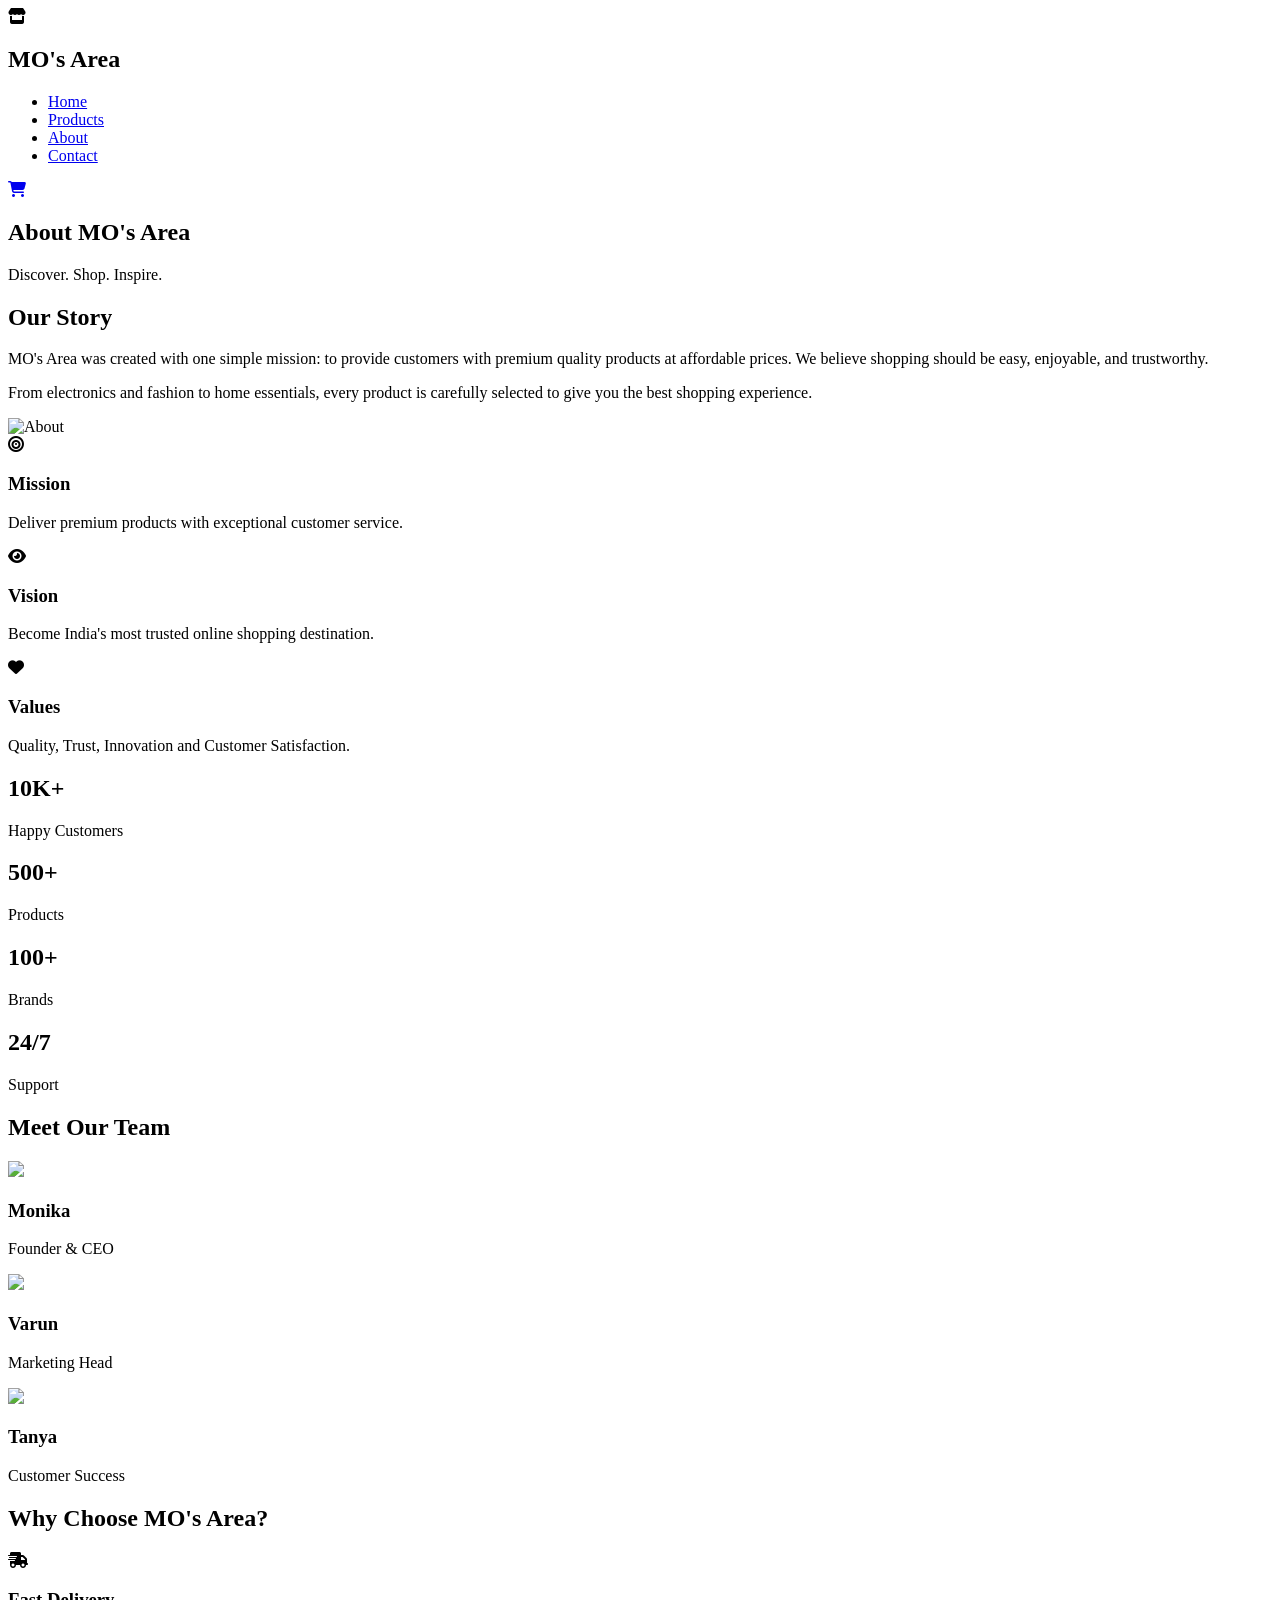
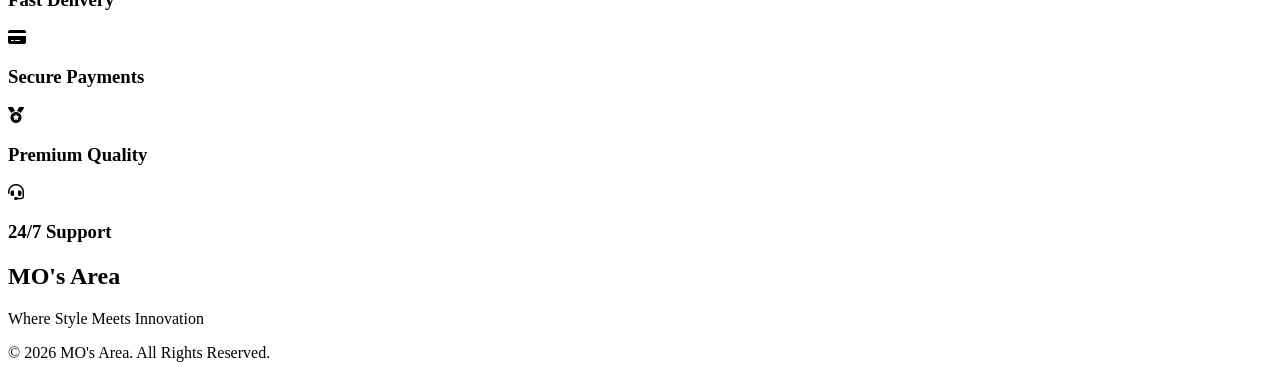
==== about.html @ 2bda7d55 "Add files via upload" ====
<!DOCTYPE html>
<html lang="en">

<head>

    <meta charset="UTF-8">
    <meta name="viewport" content="width=device-width, initial-scale=1.0">

    <title>About | MO's Area</title>

    <link rel="stylesheet" href="css/about.css">

    <link href="https://fonts.googleapis.com/css2?family=Poppins:wght@300;400;500;600;700&display=swap" rel="stylesheet">

    <link rel="stylesheet"
        href="https://cdnjs.cloudflare.com/ajax/libs/font-awesome/6.7.2/css/all.min.css">

</head>

<body>

    <!-- ================= NAVBAR ================= -->

    <header>

        <nav class="navbar">

            <div class="logo">

                <i class="fa-solid fa-store"></i>

                <h2>MO's Area</h2>

            </div>

            <ul>

                <li><a href="index.html">Home</a></li>

                <li><a href="products.html">Products</a></li>

                <li><a href="about.html" class="active">About</a></li>

                <li><a href="contact.html">Contact</a></li>

            </ul>

            <a href="cart.html" class="cart">

                <i class="fa-solid fa-cart-shopping"></i>

            </a>

        </nav>

    </header>

    <!-- ================= HERO ================= -->

    <section class="hero">

        <h1>About MO's Area</h1>

        <p>Discover. Shop. Inspire.</p>

    </section>

    <!-- ================= STORY ================= -->

    <section class="about">

        <div class="about-text">

            <h2>Our Story</h2>

            <p>

                MO's Area was created with one simple mission:
                to provide customers with premium quality products
                at affordable prices.

                We believe shopping should be easy, enjoyable,
                and trustworthy.

            </p>

            <p>

                From electronics and fashion to home essentials,
                every product is carefully selected to give you
                the best shopping experience.

            </p>

        </div>

        <div class="about-image">

            <img src="https://images.unsplash.com/photo-1520607162513-77705c0f0d4a?w=700"
                alt="About">

        </div>

    </section>

    <!-- ================= MISSION ================= -->

    <section class="mission">

        <div class="box">

            <i class="fa-solid fa-bullseye"></i>

            <h3>Mission</h3>

            <p>

                Deliver premium products with exceptional
                customer service.

            </p>

        </div>

        <div class="box">

            <i class="fa-solid fa-eye"></i>

            <h3>Vision</h3>

            <p>

                Become India's most trusted online shopping
                destination.

            </p>

        </div>

        <div class="box">

            <i class="fa-solid fa-heart"></i>

            <h3>Values</h3>

            <p>

                Quality, Trust, Innovation and Customer
                Satisfaction.

            </p>

        </div>

    </section>

    <!-- ================= STATS ================= -->

    <section class="stats">

        <div class="stat">

            <h2>10K+</h2>

            <p>Happy Customers</p>

        </div>

        <div class="stat">

            <h2>500+</h2>

            <p>Products</p>

        </div>

        <div class="stat">

            <h2>100+</h2>

            <p>Brands</p>

        </div>

        <div class="stat">

            <h2>24/7</h2>

            <p>Support</p>

        </div>

    </section>

    <!-- ================= TEAM ================= -->

    <section class="team">

        <h2>Meet Our Team</h2>

        <div class="team-container">

            <div class="member">

                <img src="https://randomuser.me/api/portraits/women/44.jpg">

                <h3>Monika</h3>

                <p>Founder & CEO</p>

            </div>

            <div class="member">

                <img src="https://randomuser.me/api/portraits/men/45.jpg">

                <h3>Varun</h3>

                <p>Marketing Head</p>

            </div>

            <div class="member">

                <img src="https://randomuser.me/api/portraits/women/65.jpg">

                <h3>Tanya</h3>

                <p>Customer Success</p>

            </div>

        </div>

    </section>

    <!-- ================= WHY US ================= -->

    <section class="why">

        <h2>Why Choose MO's Area?</h2>

        <div class="why-grid">

            <div>

                <i class="fa-solid fa-truck-fast"></i>

                <h3>Fast Delivery</h3>

            </div>

            <div>

                <i class="fa-solid fa-credit-card"></i>

                <h3>Secure Payments</h3>

            </div>

            <div>

                <i class="fa-solid fa-medal"></i>

                <h3>Premium Quality</h3>

            </div>

            <div>

                <i class="fa-solid fa-headset"></i>

                <h3>24/7 Support</h3>

            </div>

        </div>

    </section>

    <!-- ================= FOOTER ================= -->

    <footer>

        <h2>MO's Area</h2>

        <p>Where Style Meets Innovation</p>

        <p>© 2026 MO's Area. All Rights Reserved.</p>

    </footer>

</body>

</html>
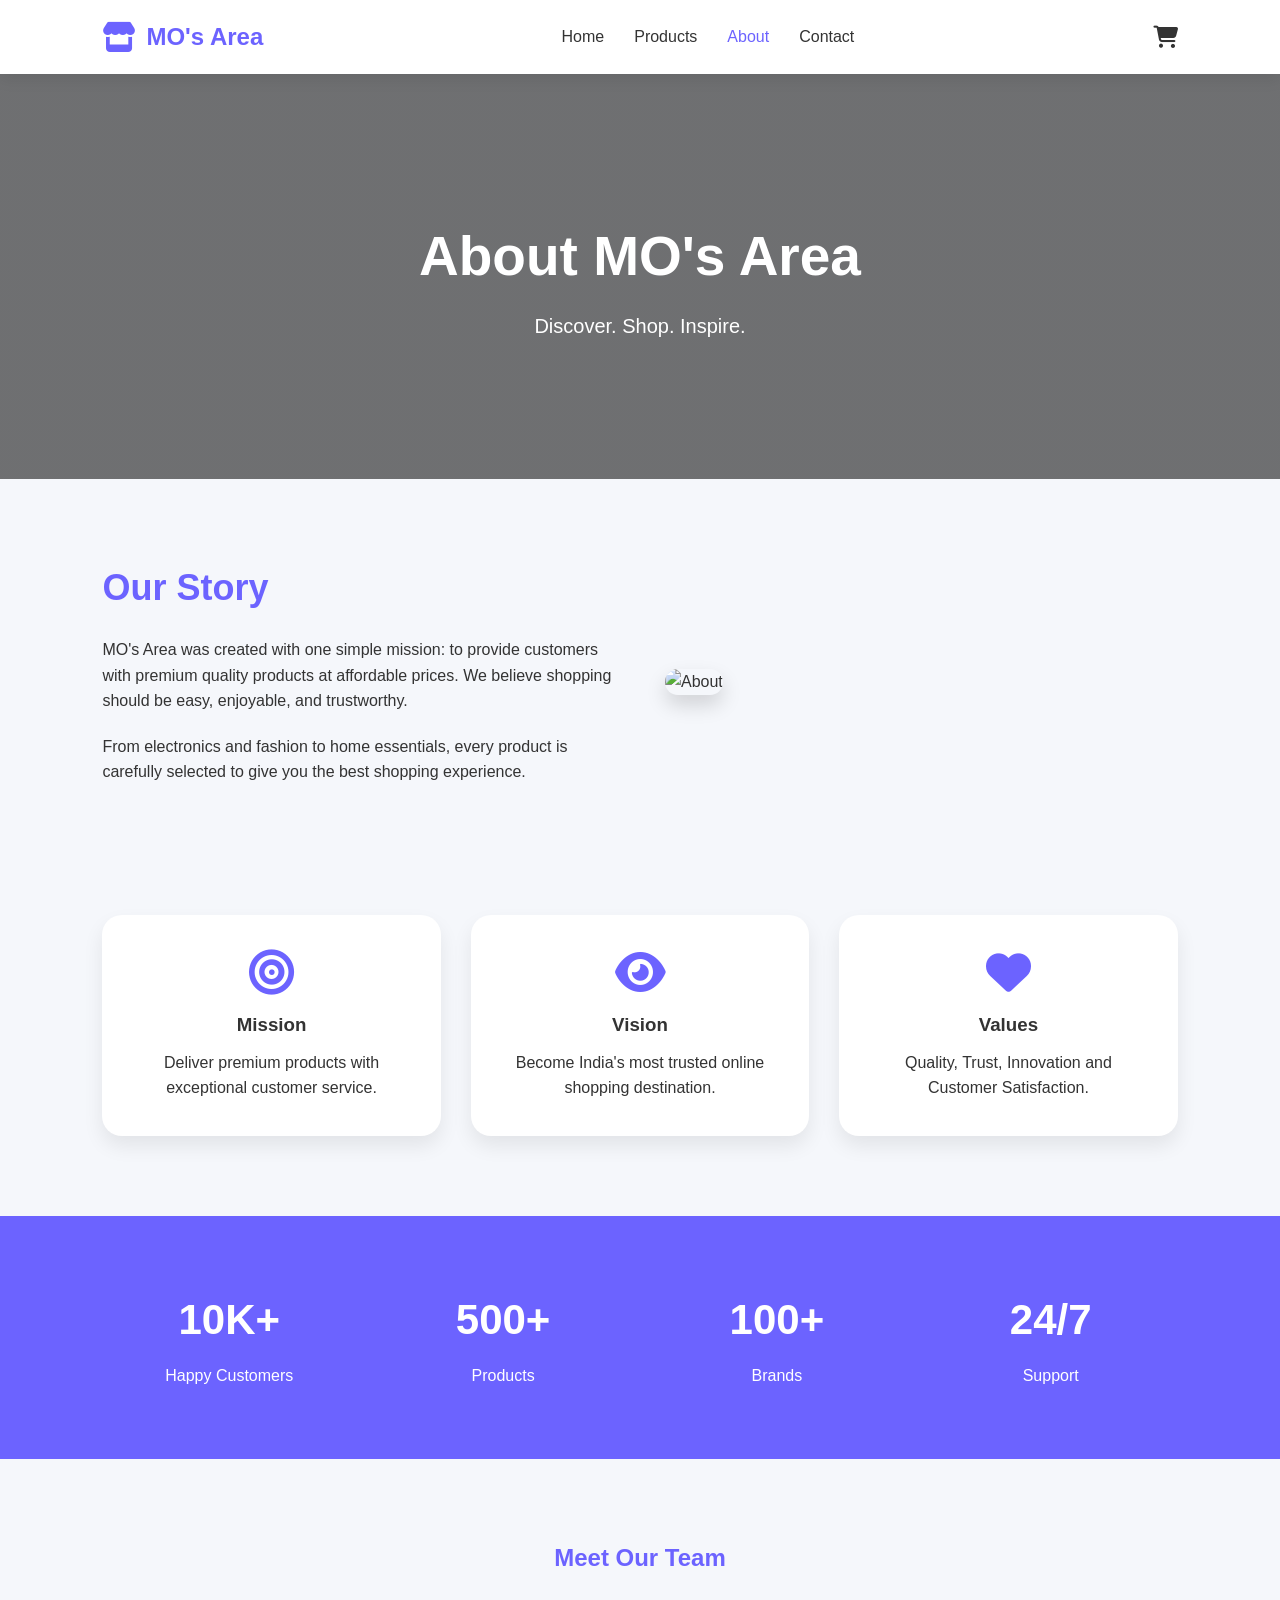
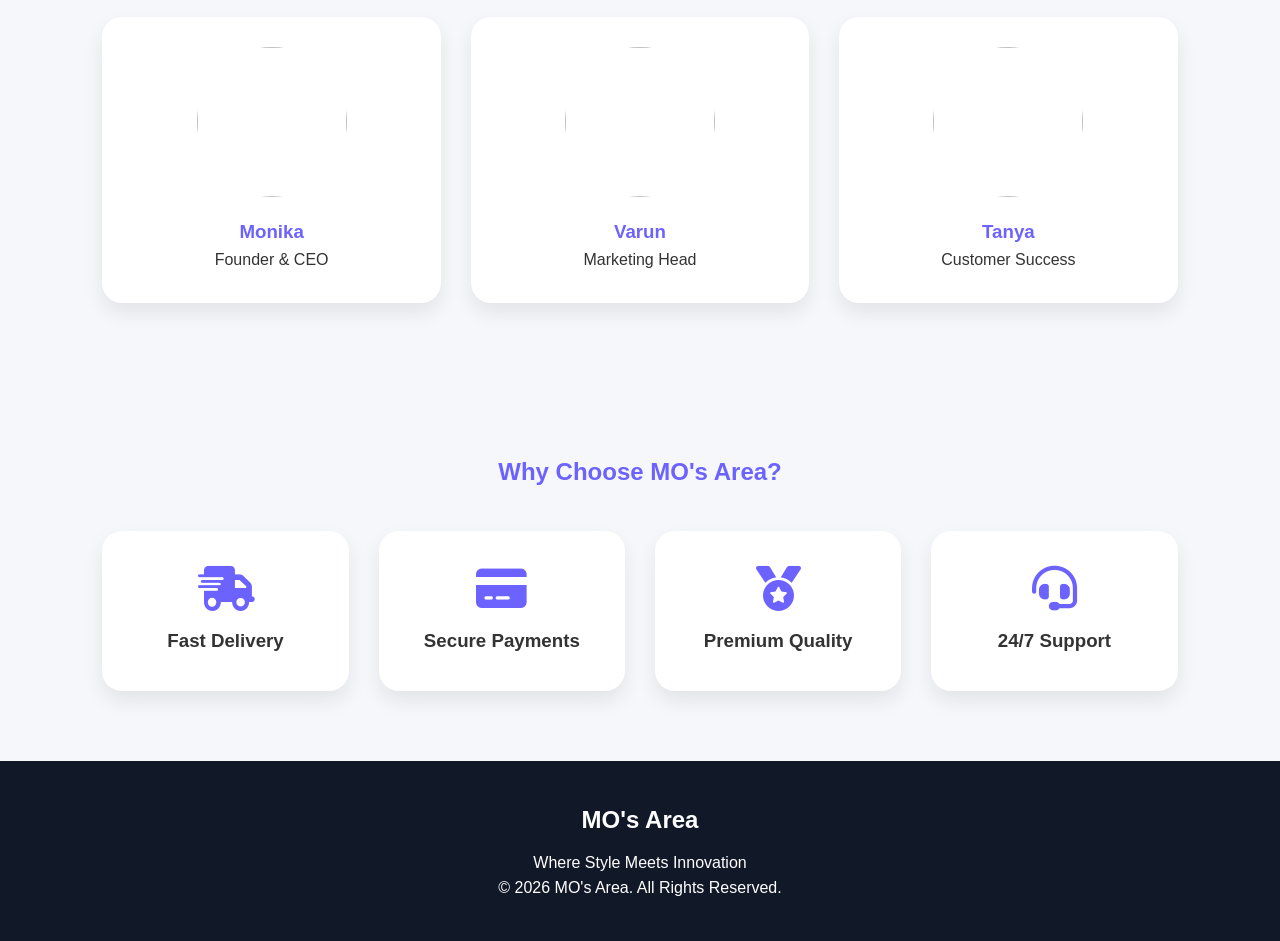
==== commit 84d59978: "Update about.html" ====
--- a/about.html
+++ b/about.html
@@ -8,7 +8,7 @@
 
     <title>About | MO's Area</title>
 
-    <link rel="stylesheet" href="css/about.css">
+    <link rel="stylesheet" href="about.css">
 
     <link href="https://fonts.googleapis.com/css2?family=Poppins:wght@300;400;500;600;700&display=swap" rel="stylesheet">
 
@@ -292,4 +292,4 @@
 
 </body>
 
-</html>+</html>
--- a/about.css
+++ b/about.css
@@ -0,0 +1,313 @@
+/* ===================================
+   MO's Area - About Page CSS
+=================================== */
+
+*{
+    margin:0;
+    padding:0;
+    box-sizing:border-box;
+    font-family:'Poppins',sans-serif;
+}
+
+body{
+    background:#f5f7fb;
+    color:#333;
+    line-height:1.6;
+}
+
+/* ================= NAVBAR ================= */
+
+header{
+    position:sticky;
+    top:0;
+    z-index:1000;
+}
+
+.navbar{
+    display:flex;
+    justify-content:space-between;
+    align-items:center;
+    padding:18px 8%;
+    background:#fff;
+    box-shadow:0 5px 15px rgba(0,0,0,.08);
+}
+
+.logo{
+    display:flex;
+    align-items:center;
+    gap:10px;
+}
+
+.logo i{
+    color:#6c63ff;
+    font-size:30px;
+}
+
+.logo h2{
+    color:#6c63ff;
+}
+
+.navbar ul{
+    display:flex;
+    list-style:none;
+    gap:30px;
+}
+
+.navbar ul li a{
+    text-decoration:none;
+    color:#333;
+    font-weight:500;
+    transition:.3s;
+}
+
+.navbar ul li a:hover,
+.navbar .active{
+    color:#6c63ff;
+}
+
+.cart{
+    font-size:22px;
+    color:#333;
+}
+
+/* ================= HERO ================= */
+
+.hero{
+    height:45vh;
+    background:
+    linear-gradient(rgba(0,0,0,.55),rgba(0,0,0,.55)),
+    url("https://images.unsplash.com/photo-1522199710521-72d69614c702?w=1600");
+    background-size:cover;
+    background-position:center;
+    display:flex;
+    flex-direction:column;
+    justify-content:center;
+    align-items:center;
+    color:#fff;
+    text-align:center;
+}
+
+.hero h1{
+    font-size:55px;
+}
+
+.hero p{
+    font-size:20px;
+    margin-top:10px;
+}
+
+/* ================= ABOUT ================= */
+
+.about{
+    display:grid;
+    grid-template-columns:1fr 1fr;
+    gap:50px;
+    align-items:center;
+    padding:80px 8%;
+}
+
+.about-text h2{
+    color:#6c63ff;
+    margin-bottom:20px;
+    font-size:36px;
+}
+
+.about-text p{
+    margin-bottom:20px;
+}
+
+.about-image img{
+    width:100%;
+    border-radius:20px;
+    box-shadow:0 10px 20px rgba(0,0,0,.15);
+}
+
+/* ================= MISSION ================= */
+
+.mission{
+    display:grid;
+    grid-template-columns:repeat(auto-fit,minmax(250px,1fr));
+    gap:30px;
+    padding:30px 8% 80px;
+}
+
+.box{
+    background:#fff;
+    padding:35px;
+    border-radius:20px;
+    text-align:center;
+    box-shadow:0 10px 20px rgba(0,0,0,.08);
+    transition:.3s;
+}
+
+.box:hover{
+    transform:translateY(-10px);
+}
+
+.box i{
+    font-size:45px;
+    color:#6c63ff;
+    margin-bottom:15px;
+}
+
+.box h3{
+    margin-bottom:10px;
+}
+
+/* ================= STATS ================= */
+
+.stats{
+    background:#6c63ff;
+    color:#fff;
+    display:grid;
+    grid-template-columns:repeat(auto-fit,minmax(180px,1fr));
+    gap:20px;
+    text-align:center;
+    padding:70px 8%;
+}
+
+.stat h2{
+    font-size:42px;
+    margin-bottom:10px;
+}
+
+/* ================= TEAM ================= */
+
+.team{
+    padding:80px 8%;
+    text-align:center;
+}
+
+.team h2{
+    color:#6c63ff;
+    margin-bottom:40px;
+}
+
+.team-container{
+    display:grid;
+    grid-template-columns:repeat(auto-fit,minmax(250px,1fr));
+    gap:30px;
+}
+
+.member{
+    background:#fff;
+    border-radius:20px;
+    padding:30px;
+    box-shadow:0 10px 20px rgba(0,0,0,.08);
+    transition:.3s;
+}
+
+.member:hover{
+    transform:translateY(-10px);
+}
+
+.member img{
+    width:150px;
+    height:150px;
+    border-radius:50%;
+    object-fit:cover;
+    margin-bottom:20px;
+}
+
+.member h3{
+    color:#6c63ff;
+}
+
+/* ================= WHY CHOOSE US ================= */
+
+.why{
+    padding:70px 8%;
+    text-align:center;
+}
+
+.why h2{
+    color:#6c63ff;
+    margin-bottom:40px;
+}
+
+.why-grid{
+    display:grid;
+    grid-template-columns:repeat(auto-fit,minmax(220px,1fr));
+    gap:30px;
+}
+
+.why-grid div{
+    background:#fff;
+    padding:35px;
+    border-radius:20px;
+    box-shadow:0 10px 20px rgba(0,0,0,.08);
+    transition:.3s;
+}
+
+.why-grid div:hover{
+    transform:translateY(-10px);
+}
+
+.why-grid i{
+    font-size:45px;
+    color:#6c63ff;
+    margin-bottom:15px;
+}
+
+/* ================= FOOTER ================= */
+
+footer{
+    background:#111827;
+    color:#fff;
+    text-align:center;
+    padding:40px;
+}
+
+footer h2{
+    margin-bottom:10px;
+}
+
+/* ================= RESPONSIVE ================= */
+
+@media(max-width:900px){
+
+    .navbar{
+        flex-direction:column;
+        gap:20px;
+    }
+
+    .navbar ul{
+        flex-wrap:wrap;
+        justify-content:center;
+    }
+
+    .about{
+        grid-template-columns:1fr;
+    }
+
+}
+
+@media(max-width:768px){
+
+    .hero h1{
+        font-size:38px;
+    }
+
+    .hero p{
+        font-size:16px;
+    }
+
+}
+
+@media(max-width:500px){
+
+    .hero{
+        height:35vh;
+    }
+
+    .hero h1{
+        font-size:30px;
+    }
+
+    .about,
+    .team,
+    .why{
+        padding:50px 5%;
+    }
+
+}
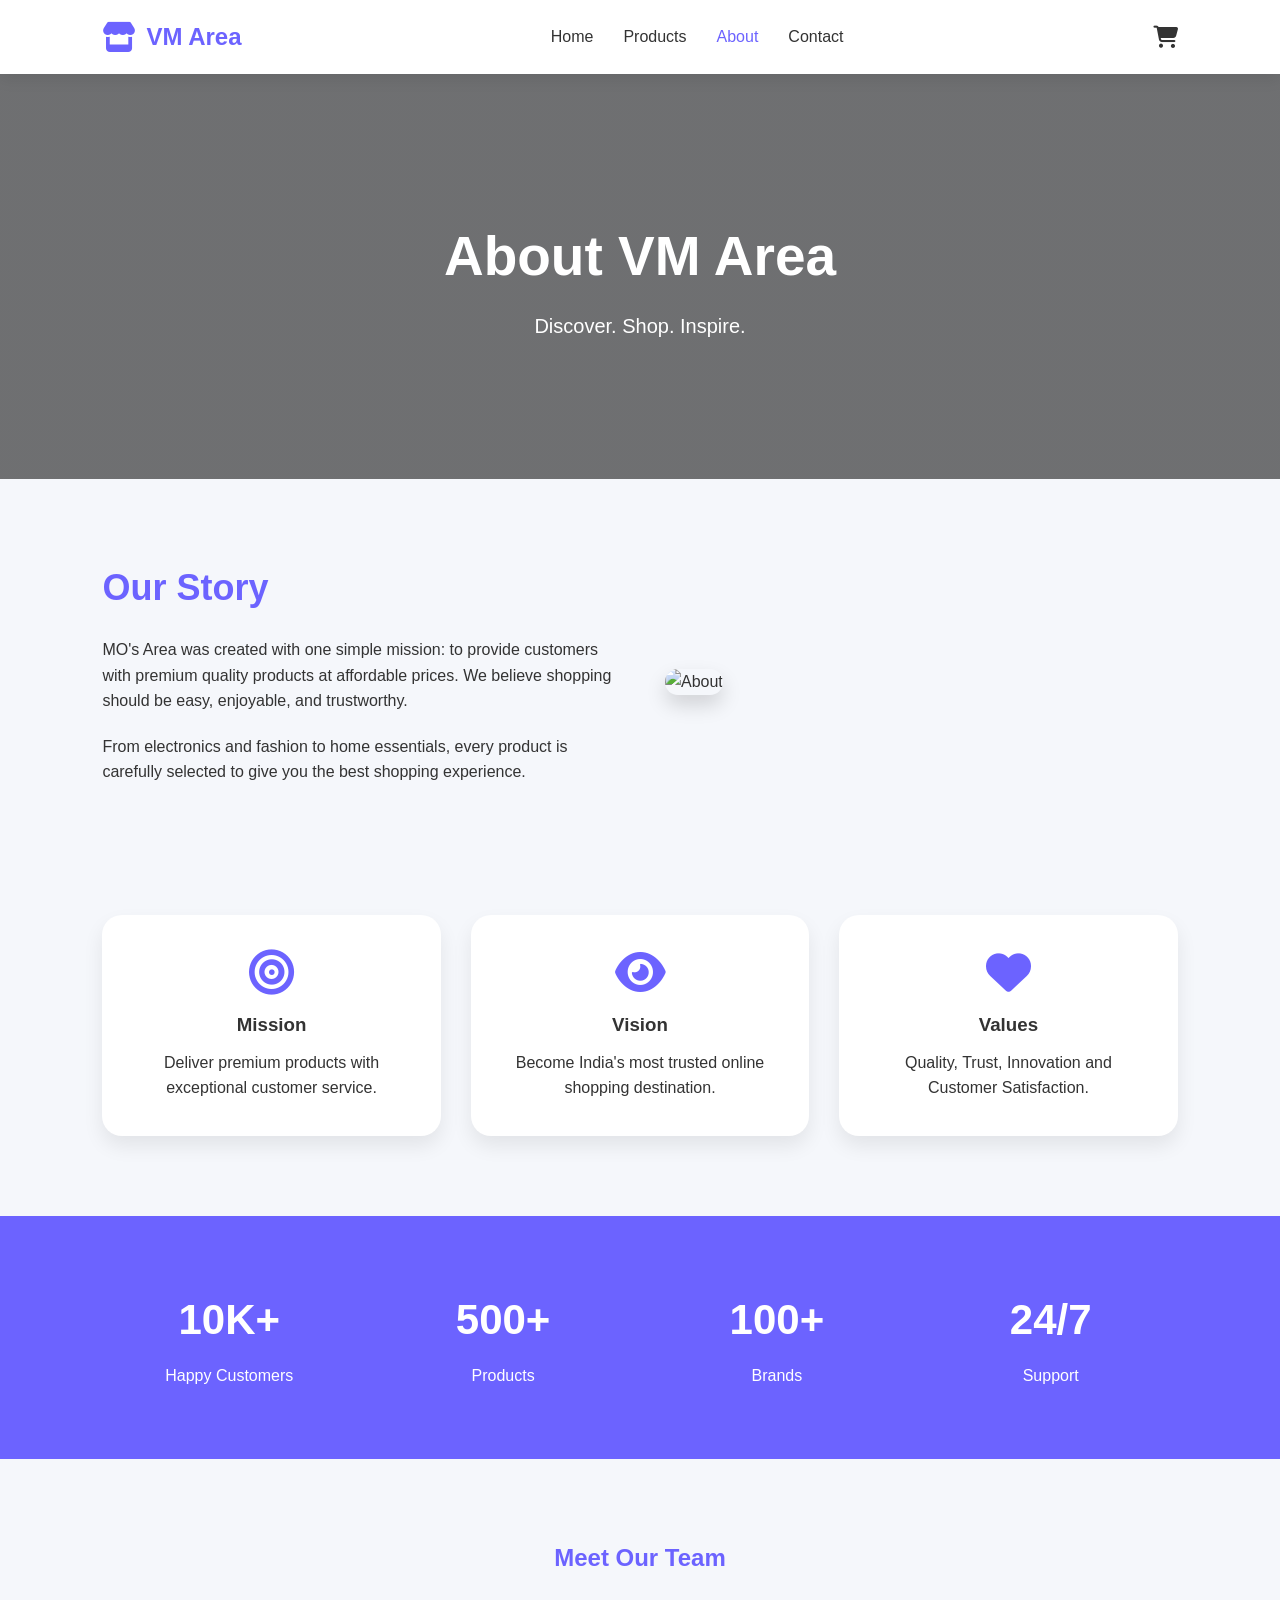
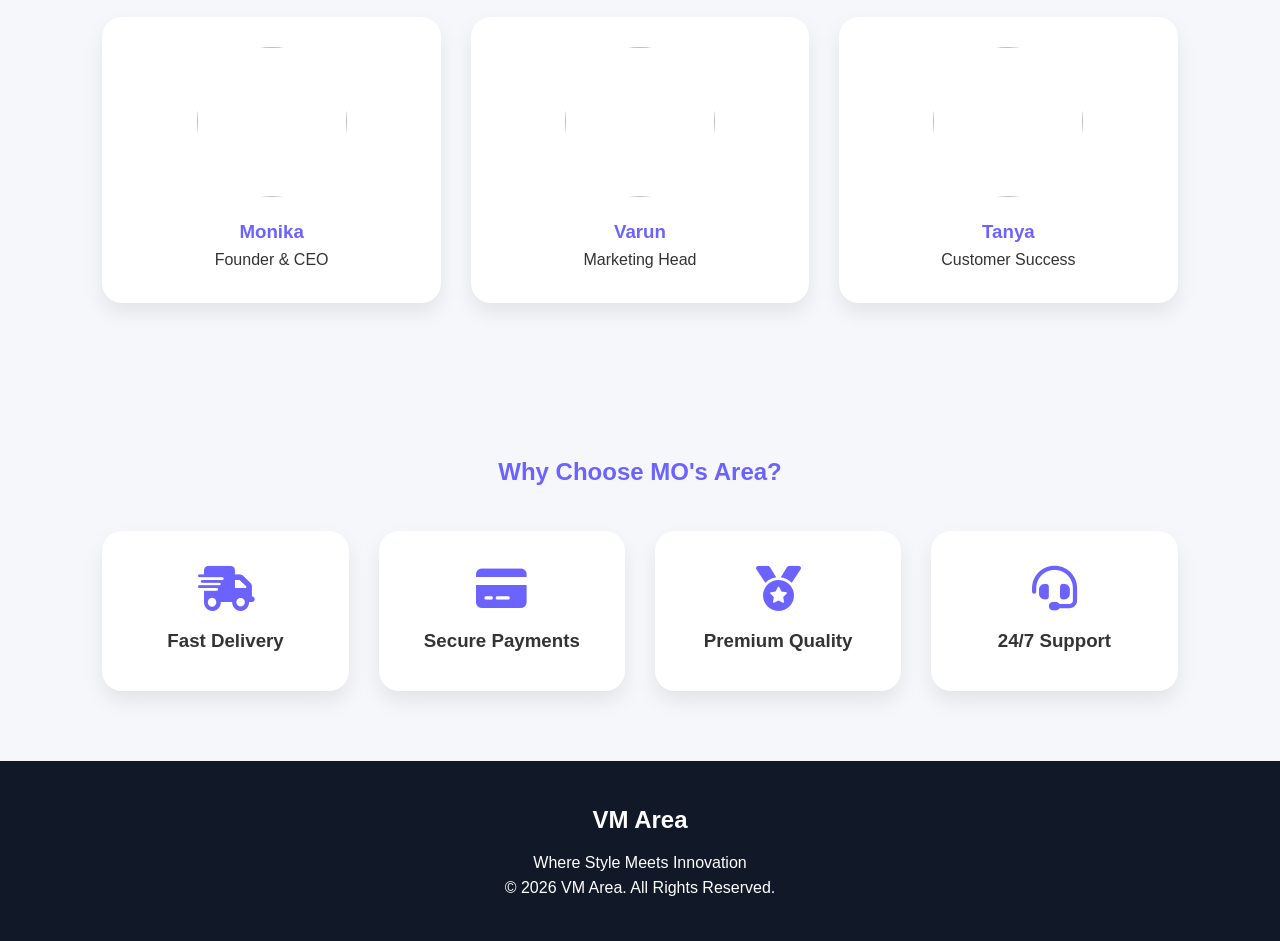
==== commit 4f1824a1: "Update about.html" ====
--- a/about.html
+++ b/about.html
@@ -6,7 +6,7 @@
     <meta charset="UTF-8">
     <meta name="viewport" content="width=device-width, initial-scale=1.0">
 
-    <title>About | MO's Area</title>
+    <title>About | VM Area</title>
 
     <link rel="stylesheet" href="about.css">
 
@@ -29,7 +29,7 @@
 
                 <i class="fa-solid fa-store"></i>
 
-                <h2>MO's Area</h2>
+                <h2>VM Area</h2>
 
             </div>
 
@@ -59,7 +59,7 @@
 
     <section class="hero">
 
-        <h1>About MO's Area</h1>
+        <h1>About VM Area</h1>
 
         <p>Discover. Shop. Inspire.</p>
 
@@ -282,11 +282,11 @@
 
     <footer>
 
-        <h2>MO's Area</h2>
+        <h2>VM Area</h2>
 
         <p>Where Style Meets Innovation</p>
 
-        <p>© 2026 MO's Area. All Rights Reserved.</p>
+        <p>© 2026 VM Area. All Rights Reserved.</p>
 
     </footer>
 
